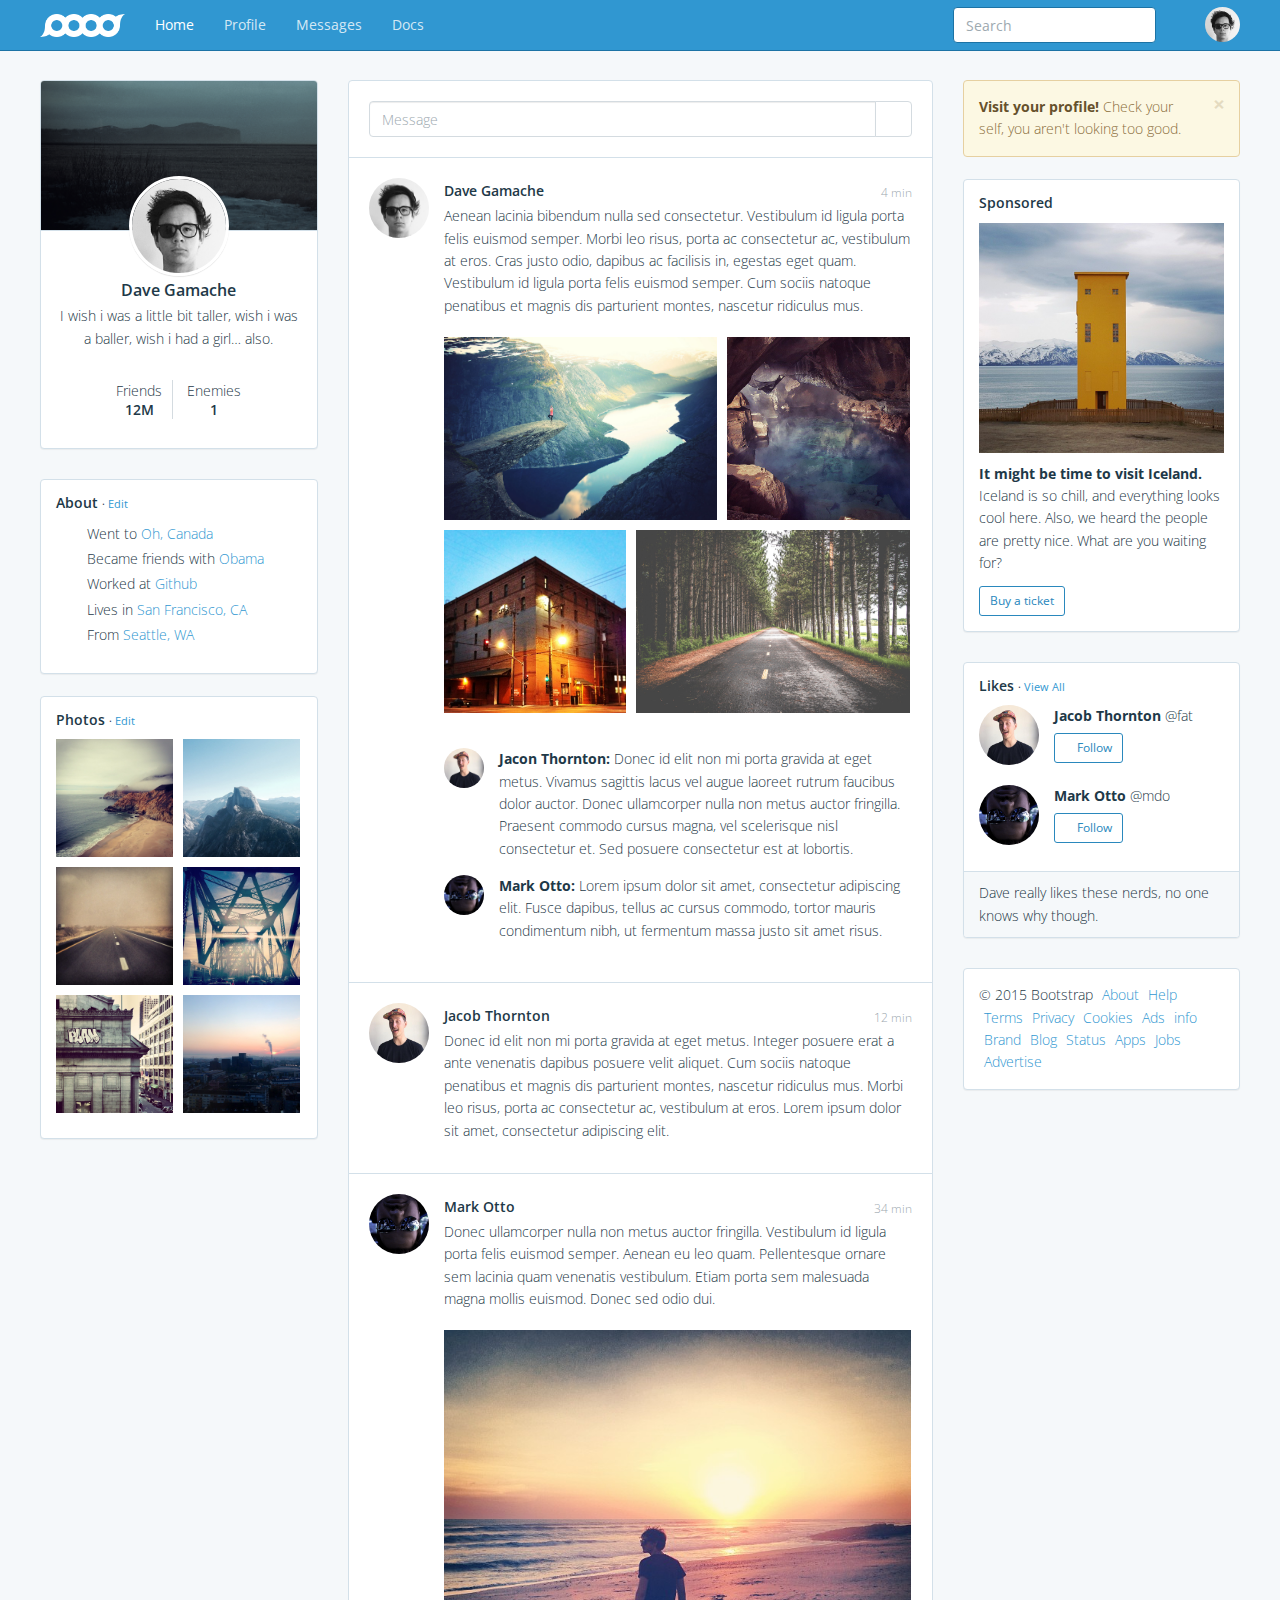
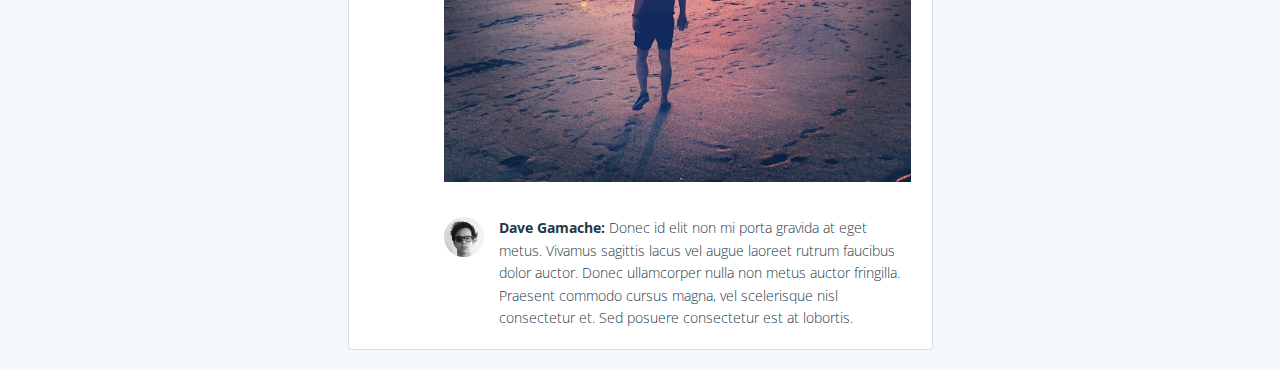
==== index.html @ dc3c908d "Initial commit" ====
<!DOCTYPE html>
<html lang="en">
<head>
	<meta charset="UTF-8">
	<meta http-equiv="X-UA-Compatible" content="IE=edge">
	<meta name="viewport" content="width=device-width, initial-scale=1">
	<meta name="description" content="">
	<meta name="keywords" content="">
	<meta name="author" content="">

	<title>

		Home &middot; Application theme &middot; Official Bootstrap Themes

	</title>

	<link href='http://fonts.googleapis.com/css?family=Open+Sans:400,300,600' rel='stylesheet' type='text/css'>
	<link href="assets/css/toolkit.css" rel="stylesheet">

	<link href="assets/css/application.css" rel="stylesheet">

	<style>
		/* note: this is a hack for ios iframe for bootstrap themes shopify page */
		/* this chunk of css is not part of the toolkit :) */
		body
		{
			width: 1px;
			min-width: 100%;
			*width: 100%;
		}
	</style>
</head>
<body class="anf">


<div class="anp" id="app-growl"></div>

<nav class="ck pd ot app-navbar">
	<div class="by">
		<div class="os">
			<button type="button" class="ov collapsed" data-toggle="collapse" data-target="#navbar-collapse-main">
				<span class="cv">Toggle navigation</span>
				<span class="ow"></span>
				<span class="ow"></span>
				<span class="ow"></span>
			</button>
			<a class="e" href="index.html">
				<img src="assets/img/brand-white.png" alt="brand">
			</a>
		</div>
		<div class="f collapse" id="navbar-collapse-main">

			<ul class="nav navbar-nav st">
				<li class="active">
					<a href="index.html">Home</a>
				</li>
				<li>
					<a href="profile/index.html">Profile</a>
				</li>
				<li>
					<a data-toggle="modal" href="#msgModal">Messages</a>
				</li>
				<li>
					<a href="docs/index.html">Docs</a>
				</li>
			</ul>

			<ul class="nav navbar-nav oh ald st">
				<li>
					<a class="g" href="notifications/index.html">
						<span class="h wr"></span>
					</a>
				</li>
				<li>
					<button class="cg fm oy ank" data-toggle="popover">
						<img class="cu" src="assets/img/avatar-dhg.png">
					</button>
				</li>
			</ul>

			<form class="ox oh i" role="search">
				<div class="et">
					<input type="text" class="form-control" data-action="grow" placeholder="Search">
				</div>
			</form>

			<ul class="nav navbar-nav su sv sw">
				<li><a href="index.html">Home</a></li>
				<li><a href="profile/index.html">Profile</a></li>
				<li><a href="notifications/index.html">Notifications</a></li>
				<li><a data-toggle="modal" href="#msgModal">Messages</a></li>
				<li><a href="docs/index.html">Docs</a></li>
				<li><a href="#" data-action="growl">Growl</a></li>
				<li><a href="login/index.html">Logout</a></li>
			</ul>

			<ul class="nav navbar-nav hidden">
				<li><a href="#" data-action="growl">Growl</a></li>
				<li><a href="login/index.html">Logout</a></li>
			</ul>
		</div>
	</div>
</nav>

<div class="cd fade" id="msgModal" tabindex="-1" role="dialog" aria-labelledby="msgModal" aria-hidden="true">
	<div class="modal-dialog">
		<div class="modal-content">
			<div class="d">
				<button type="button" class="close" data-dismiss="modal" aria-hidden="true">&times;</button>
				<button type="button" class="cg fx fp eg k js-newMsg">New message</button>
				<h4 class="modal-title">Messages</h4>
			</div>

			<div class="modal-body ame js-modalBody">
				<div class="up">
					<div class="qp cj ca js-msgGroup">
						<a href="#" class="b">
							<div class="qg">
                <span class="qk">
                <img class="cu qi" src="assets/img/avatar-fat.jpg">
                </span>

								<div class="qh">
									<strong>Jacob Thornton</strong> and <strong>1 other</strong>

									<div class="aoe">
										Aenean eu leo quam. Pellentesque ornare sem lacinia quam &hellip;
									</div>
								</div>
							</div>
						</a>
						<a href="#" class="b">
							<div class="qg">
                <span class="qk">
                  <img class="cu qi" src="assets/img/avatar-mdo.png">
                </span>

								<div class="qh">
									<strong>Mark Otto</strong> and <strong>3 others</strong>

									<div class="aoe">
										Brunch sustainable placeat vegan bicycle rights yeah…
									</div>
								</div>
							</div>
						</a>
						<a href="#" class="b">
							<div class="qg">
                <span class="qk">
                  <img class="cu qi" src="assets/img/avatar-dhg.png">
                </span>

								<div class="qh">
									<strong>Dave Gamache</strong>

									<div class="aoe">
										Brunch sustainable placeat vegan bicycle rights yeah…
									</div>
								</div>
							</div>
						</a>
						<a href="#" class="b">
							<div class="qg">
                <span class="qk">
                  <img class="cu qi" src="assets/img/avatar-fat.jpg">
                </span>

								<div class="qh">
									<strong>Jacob Thornton</strong> and <strong>1 other</strong>

									<div class="aoe">
										Aenean eu leo quam. Pellentesque ornare sem lacinia quam &hellip;
									</div>
								</div>
							</div>
						</a>
						<a href="#" class="b">
							<div class="qg">
                <span class="qk">
                  <img class="cu qi" src="assets/img/avatar-mdo.png">
                </span>

								<div class="qh">
									<strong>Mark Otto</strong> and <strong>3 others</strong>

									<div class="aoe">
										Brunch sustainable placeat vegan bicycle rights yeah…
									</div>
								</div>
							</div>
						</a>
						<a href="#" class="b">
							<div class="qg">
                <span class="qk">
                  <img class="cu qi" src="assets/img/avatar-dhg.png">
                </span>

								<div class="qh">
									<strong>Dave Gamache</strong>

									<div class="aoe">
										Brunch sustainable placeat vegan bicycle rights yeah…
									</div>
								</div>
							</div>
						</a>
						<a href="#" class="b">
							<div class="qg">
                <span class="qk">
                  <img class="cu qi" src="assets/img/avatar-fat.jpg">
                </span>

								<div class="qh">
									<strong>Jacob Thornton</strong> and <strong>1 other</strong>

									<div class="aoe">
										Aenean eu leo quam. Pellentesque ornare sem lacinia quam &hellip;
									</div>
								</div>
							</div>
						</a>
						<a href="#" class="b">
							<div class="qg">
                <span class="qk">
                  <img class="cu qi" src="assets/img/avatar-mdo.png">
                </span>

								<div class="qh">
									<strong>Mark Otto</strong> and <strong>3 others</strong>

									<div class="aoe">
										Brunch sustainable placeat vegan bicycle rights yeah…
									</div>
								</div>
							</div>
						</a>
						<a href="#" class="b">
							<div class="qg">
                <span class="qk">
                  <img class="cu qi" src="assets/img/avatar-dhg.png">
                </span>

								<div class="qh">
									<strong>Dave Gamache</strong>

									<div class="aoe">
										Brunch sustainable placeat vegan bicycle rights yeah…
									</div>
								</div>
							</div>
						</a>
					</div>

					<div class="hide ali js-conversation">
						<ul class="qp aoa">
							<li class="qg aod alt">
								<div class="qh">
									<div class="aob">
										Aenean eu leo quam. Pellentesque ornare sem lacinia quam venenatis vestibulum. Nulla vitae elit
										libero, a pharetra augue. Maecenas sed diam eget risus varius blandit sit amet non magna. Morbi leo
										risus, porta ac consectetur ac, vestibulum at eros. Sed posuere consectetur est at lobortis.
									</div>
									<div class="aoc">
										<small class="dp">
											<a href="#">Dave Gamache</a> at 4:20PM
										</small>
									</div>
								</div>
								<a class="qj" href="#">
									<img class="cu qi" src="assets/img/avatar-dhg.png">
								</a>
							</li>

							<li class="qg alt">
								<a class="qk" href="#">
									<img class="cu qi" src="assets/img/avatar-fat.jpg">
								</a>

								<div class="qh">
									<div class="aob">
										Cras justo odio, dapibus ac facilisis in, egestas eget quam. Duis mollis, est non commodo luctus,
										nisi erat porttitor ligula, eget lacinia odio sem nec elit. Praesent commodo cursus magna, vel
										scelerisque nisl consectetur et.
									</div>
									<div class="aob">
										Vestibulum id ligula porta felis euismod semper. Aenean lacinia bibendum nulla sed consectetur. Cras
										justo odio, dapibus ac facilisis in, egestas eget quam. Morbi leo risus, porta ac consectetur ac,
										vestibulum at eros. Praesent commodo cursus magna, vel scelerisque nisl consectetur et. Nullam quis
										risus eget urna mollis ornare vel eu leo. Morbi leo risus, porta ac consectetur ac, vestibulum at
										eros.
									</div>
									<div class="aob">
										Cras mattis consectetur purus sit amet fermentum. Donec sed odio dui. Integer posuere erat a ante
										venenatis dapibus posuere velit aliquet. Nulla vitae elit libero, a pharetra augue. Donec id elit
										non mi porta gravida at eget metus.
									</div>
									<div class="aoc">
										<small class="dp">
											<a href="#">Fat</a> at 4:28PM
										</small>
									</div>
								</div>
							</li>

							<li class="qg alt">
								<a class="qk" href="#">
									<img class="cu qi" src="assets/img/avatar-mdo.png">
								</a>

								<div class="qh">
									<div class="aob">
										Etiam porta sem malesuada magna mollis euismod. Donec id elit non mi porta gravida at eget metus.
										Praesent commodo cursus magna, vel scelerisque nisl consectetur et. Etiam porta sem malesuada magna
										mollis euismod. Morbi leo risus, porta ac consectetur ac, vestibulum at eros. Aenean lacinia
										bibendum nulla sed consectetur.
									</div>
									<div class="aob">
										Curabitur blandit tempus porttitor. Integer posuere erat a ante venenatis dapibus posuere velit
										aliquet. Duis mollis, est non commodo luctus, nisi erat porttitor ligula, eget lacinia odio sem nec
										elit.
									</div>
									<div class="aoc">
										<small class="dp">
											<a href="#">Mark Otto</a> at 4:20PM
										</small>
									</div>
								</div>
							</li>

							<li class="qg aod alt">
								<div class="qh">
									<div class="aob">
										Aenean eu leo quam. Pellentesque ornare sem lacinia quam venenatis vestibulum. Nulla vitae elit
										libero, a pharetra augue. Maecenas sed diam eget risus varius blandit sit amet non magna. Morbi leo
										risus, porta ac consectetur ac, vestibulum at eros. Sed posuere consectetur est at lobortis.
									</div>
									<div class="aoc">
										<small class="dp">
											<a href="#">Dave Gamache</a> at 4:20PM
										</small>
									</div>
								</div>
								<a class="qj" href="#">
									<img class="cu qi" src="assets/img/avatar-dhg.png">
								</a>
							</li>

							<li class="qg alt">
								<a class="qk" href="#">
									<img class="cu qi" src="assets/img/avatar-fat.jpg">
								</a>

								<div class="qh">
									<div class="aob">
										Cras justo odio, dapibus ac facilisis in, egestas eget quam. Duis mollis, est non commodo luctus,
										nisi erat porttitor ligula, eget lacinia odio sem nec elit. Praesent commodo cursus magna, vel
										scelerisque nisl consectetur et.
									</div>
									<div class="aob">
										Vestibulum id ligula porta felis euismod semper. Aenean lacinia bibendum nulla sed consectetur. Cras
										justo odio, dapibus ac facilisis in, egestas eget quam. Morbi leo risus, porta ac consectetur ac,
										vestibulum at eros. Praesent commodo cursus magna, vel scelerisque nisl consectetur et. Nullam quis
										risus eget urna mollis ornare vel eu leo. Morbi leo risus, porta ac consectetur ac, vestibulum at
										eros.
									</div>
									<div class="aob">
										Cras mattis consectetur purus sit amet fermentum. Donec sed odio dui. Integer posuere erat a ante
										venenatis dapibus posuere velit aliquet. Nulla vitae elit libero, a pharetra augue. Donec id elit
										non mi porta gravida at eget metus.
									</div>
									<div class="aoc">
										<small class="dp">
											<a href="#">Fat</a> at 4:28PM
										</small>
									</div>
								</div>
							</li>

							<li class="qg all">
								<a class="qk" href="#">
									<img class="cu qi" src="assets/img/avatar-mdo.png">
								</a>

								<div class="qh">
									<div class="aob">
										Etiam porta sem malesuada magna mollis euismod. Donec id elit non mi porta gravida at eget metus.
										Praesent commodo cursus magna, vel scelerisque nisl consectetur et. Etiam porta sem malesuada magna
										mollis euismod. Morbi leo risus, porta ac consectetur ac, vestibulum at eros. Aenean lacinia
										bibendum nulla sed consectetur.
									</div>
									<div class="aob">
										Curabitur blandit tempus porttitor. Integer posuere erat a ante venenatis dapibus posuere velit
										aliquet. Duis mollis, est non commodo luctus, nisi erat porttitor ligula, eget lacinia odio sem nec
										elit.
									</div>
									<div class="aoc">
										<small class="dp">
											<a href="#">Mark Otto</a> at 4:20PM
										</small>
									</div>
								</div>
							</li>
						</ul>
					</div>
				</div>
			</div>
		</div>
	</div>
</div>

<div class="cd fade" id="userModal" tabindex="-1" role="dialog" aria-labelledby="userModal" aria-hidden="true">
	<div class="modal-dialog">
		<div class="modal-content">
			<div class="d">
				<button type="button" class="close" data-dismiss="modal" aria-hidden="true">&times;</button>
				<h4 class="modal-title">Users</h4>
			</div>

			<div class="modal-body ame">
				<div class="up">
					<ul class="qp cj ca">
						<li class="b">
							<div class="qg">
								<a class="qk" href="#">
									<img class="qi cu" src="assets/img/avatar-fat.jpg">
								</a>

								<div class="qh">
									<button class="cg fm fx eg">
										<span class="c aok"></span> Follow
									</button>
									<strong>Jacob Thornton</strong>

									<p>@fat - San Francisco</p>
								</div>
							</div>
						</li>
						<li class="b">
							<div class="qg">
								<a class="qk" href="#">
									<img class="qi cu" src="assets/img/avatar-dhg.png">
								</a>

								<div class="qh">
									<button class="cg fm fx eg">
										<span class="c aok"></span> Follow
									</button>
									<strong>Dave Gamache</strong>

									<p>@dhg - Palo Alto</p>
								</div>
							</div>
						</li>
						<li class="b">
							<div class="qg">
								<a class="qk" href="#">
									<img class="qi cu" src="assets/img/avatar-mdo.png">
								</a>

								<div class="qh">
									<button class="cg fm fx eg">
										<span class="c aok"></span> Follow
									</button>
									<strong>Mark Otto</strong>

									<p>@mdo - San Francisco</p>
								</div>
							</div>
						</li>
					</ul>
				</div>
			</div>
		</div>
	</div>
</div>


<div class="by ams">
	<div class="gd">
		<div class="go">
			<div class="qw rd aof alt">
				<div class="qy" style="background-image: url(assets/img/iceland.jpg);"></div>
				<div class="qx dj">
					<a href="profile/index.html">
						<img
								class="aog"
								src="assets/img/avatar-dhg.png">
					</a>

					<h5 class="qz">
						<a class="akt" href="profile/index.html">Dave Gamache</a>
					</h5>

					<p class="alt">I wish i was a little bit taller, wish i was a baller, wish i had a girl… also.</p>

					<ul class="aoh">
						<li class="aoi">
							<a href="#userModal" class="akt" data-toggle="modal">
								Friends
								<h5 class="alh">12M</h5>
							</a>
						</li>

						<li class="aoi">
							<a href="#userModal" class="akt" data-toggle="modal">
								Enemies
								<h5 class="alh">1</h5>
							</a>
						</li>
					</ul>
				</div>
			</div>

			<div class="qw rd sn sq">
				<div class="qx">
					<h5 class="alc">About
						<small>· <a href="#">Edit</a></small>
					</h5>
					<ul class="eb tc">
						<li><span class="dp h xg alk"></span>Went to <a href="#">Oh, Canada</a>
						<li><span class="dp h ajv alk"></span>Became friends with <a href="#">Obama</a>
						<li><span class="dp h abt alk"></span>Worked at <a href="#">Github</a>
						<li><span class="dp h acj alk"></span>Lives in <a href="#">San Francisco, CA</a>
						<li><span class="dp h ads alk"></span>From <a href="#">Seattle, WA</a>
					</ul>
				</div>
			</div>

			<div class="qw rd sn sq">
				<div class="qx">
					<h5 class="alc">Photos
						<small>· <a href="#">Edit</a></small>
					</h5>
					<div data-grid="images" data-target-height="150">
						<div>
							<img data-width="640" data-height="640" data-action="zoom" src="assets/img/instagram_5.jpg">
						</div>

						<div>
							<img data-width="640" data-height="640" data-action="zoom" src="assets/img/instagram_6.jpg">
						</div>

						<div>
							<img data-width="640" data-height="640" data-action="zoom" src="assets/img/instagram_7.jpg">
						</div>

						<div>
							<img data-width="640" data-height="640" data-action="zoom" src="assets/img/instagram_8.jpg">
						</div>

						<div>
							<img data-width="640" data-height="640" data-action="zoom" src="assets/img/instagram_9.jpg">
						</div>

						<div>
							<img data-width="640" data-height="640" data-action="zoom" src="assets/img/instagram_10.jpg">
						</div>
					</div>
				</div>
			</div>
		</div>

		<div class="ha">
			<ul class="ca qp anw">

				<li class="qg b amk">
					<div class="input-group">
						<input type="text" class="form-control" placeholder="Message">

						<div class="fj">
							<button type="button" class="cg fm">
								<span class="h xh"></span>
							</button>
						</div>
					</div>
				</li>

				<li class="qg b amk">
					<a class="qk" href="#">
						<img
								class="qi cu"
								src="assets/img/avatar-dhg.png">
					</a>

					<div class="qh">
						<div class="qo">
							<small class="eg dp">4 min</small>
							<h5>Dave Gamache</h5>
						</div>

						<p>
							Aenean lacinia bibendum nulla sed consectetur. Vestibulum id ligula porta felis euismod semper. Morbi leo
							risus, porta ac consectetur ac, vestibulum at eros. Cras justo odio, dapibus ac facilisis in, egestas eget
							quam. Vestibulum id ligula porta felis euismod semper. Cum sociis natoque penatibus et magnis dis
							parturient montes, nascetur ridiculus mus.
						</p>

						<div class="anx" data-grid="images">
							<div style="display: none">
								<img data-action="zoom" data-width="1050" data-height="700" src="assets/img/unsplash_1.jpg">
							</div>

							<div style="display: none">
								<img data-action="zoom" data-width="640" data-height="640" src="assets/img/instagram_1.jpg">
							</div>

							<div style="display: none">
								<img data-action="zoom" data-width="640" data-height="640" src="assets/img/instagram_13.jpg">
							</div>

							<div style="display: none">
								<img data-action="zoom" data-width="1048" data-height="700" src="assets/img/unsplash_2.jpg">
							</div>
						</div>

						<ul class="qp all">
							<li class="qg">
								<a class="qk" href="#">
									<img
											class="qi cu"
											src="assets/img/avatar-fat.jpg">
								</a>

								<div class="qh">
									<strong>Jacon Thornton: </strong>
									Donec id elit non mi porta gravida at eget metus. Vivamus sagittis lacus vel augue laoreet rutrum
									faucibus dolor auctor. Donec ullamcorper nulla non metus auctor fringilla. Praesent commodo cursus
									magna, vel scelerisque nisl consectetur et. Sed posuere consectetur est at lobortis.
								</div>
							</li>
							<li class="qg">
								<a class="qk" href="#">
									<img
											class="qi cu"
											src="assets/img/avatar-mdo.png">
								</a>

								<div class="qh">
									<strong>Mark Otto: </strong>
									Lorem ipsum dolor sit amet, consectetur adipiscing elit. Fusce dapibus, tellus ac cursus commodo,
									tortor mauris condimentum nibh, ut fermentum massa justo sit amet risus.
								</div>
							</li>
						</ul>
					</div>
				</li>

				<li class="qg b amk">
					<a class="qk" href="#">
						<img
								class="qi cu"
								src="assets/img/avatar-fat.jpg">
					</a>

					<div class="qh">
						<div class="aob">
							<div class="qo">
								<small class="eg dp">12 min</small>
								<h5>Jacob Thornton</h5>
							</div>
							<p>
								Donec id elit non mi porta gravida at eget metus. Integer posuere erat a ante venenatis dapibus posuere
								velit aliquet. Cum sociis natoque penatibus et magnis dis parturient montes, nascetur ridiculus mus.
								Morbi leo risus, porta ac consectetur ac, vestibulum at eros. Lorem ipsum dolor sit amet, consectetur
								adipiscing elit.
							</p>
						</div>
					</div>
				</li>

				<li class="qg b amk">
					<a class="qk" href="#">
						<img
								class="qi cu"
								src="assets/img/avatar-mdo.png">
					</a>

					<div class="qh">
						<div class="qo">
							<small class="eg dp">34 min</small>
							<h5>Mark Otto</h5>
						</div>

						<p>
							Donec ullamcorper nulla non metus auctor fringilla. Vestibulum id ligula porta felis euismod semper.
							Aenean eu leo quam. Pellentesque ornare sem lacinia quam venenatis vestibulum. Etiam porta sem malesuada
							magna mollis euismod. Donec sed odio dui.
						</p>

						<div class="anx" data-grid="images">
							<img style="display: none" data-width="640" data-height="640" data-action="zoom" src="assets/img/instagram_3.jpg">
						</div>

						<ul class="qp">
							<li class="qg">
								<a class="qk" href="#">
									<img
											class="qi cu"
											src="assets/img/avatar-dhg.png">
								</a>

								<div class="qh">
									<strong>Dave Gamache: </strong>
									Donec id elit non mi porta gravida at eget metus. Vivamus sagittis lacus vel augue laoreet rutrum
									faucibus dolor auctor. Donec ullamcorper nulla non metus auctor fringilla. Praesent commodo cursus
									magna, vel scelerisque nisl consectetur et. Sed posuere consectetur est at lobortis.
								</div>
							</li>
						</ul>
					</div>
				</li>
			</ul>
		</div>
		<div class="go">
			<div class="alert pw alert-dismissible st" role="alert">
				<button type="button" class="close" data-dismiss="alert" aria-label="Close">
					<span aria-hidden="true">&times;</span></button>
				<a class="ps" href="profile/index.html">Visit your profile!</a> Check your self, you aren't looking too good.
			</div>

			<div class="qw rd alt st">
				<div class="qx">
					<h5 class="alc">Sponsored</h5>

					<div data-grid="images" data-target-height="150">
						<img class="qi" data-width="640" data-height="640" data-action="zoom" src="assets/img/instagram_2.jpg">
					</div>
					<p><strong>It might be time to visit Iceland.</strong> Iceland is so chill, and everything looks cool here.
						Also, we heard the people are pretty nice. What are you waiting for?</p>
					<button class="cg ts fx">Buy a ticket</button>
				</div>
			</div>

			<div class="qw rd alt st">
				<div class="qx">
					<h5 class="alc">Likes
						<small>· <a href="#">View All</a></small>
					</h5>
					<ul class="qp anw">
						<li class="qg all">
							<a class="qk" href="#">
								<img
										class="qi cu"
										src="assets/img/avatar-fat.jpg">
							</a>

							<div class="qh">
								<strong>Jacob Thornton</strong> @fat
								<div class="anz">
									<button class="cg ts fx">
										<span class="h vb"></span> Follow
									</button>
								</div>
							</div>
						</li>
						<li class="qg">
							<a class="qk" href="#">
								<img
										class="qi cu"
										src="assets/img/avatar-mdo.png">
							</a>

							<div class="qh">
								<strong>Mark Otto</strong> @mdo
								<div class="anz">
									<button class="cg ts fx">
										<span class="h vb"></span> Follow
									</button>
									</button>
								</div>
							</div>
						</li>
					</ul>
				</div>
				<div class="ra">
					Dave really likes these nerds, no one knows why though.
				</div>
			</div>

			<div class="qw rd aoj">
				<div class="qx">
					© 2015 Bootstrap

					<a href="#">About</a>
					<a href="#">Help</a>
					<a href="#">Terms</a>
					<a href="#">Privacy</a>
					<a href="#">Cookies</a>
					<a href="#">Ads </a>

					<a href="#">info</a>
					<a href="#">Brand</a>
					<a href="#">Blog</a>
					<a href="#">Status</a>
					<a href="#">Apps</a>
					<a href="#">Jobs</a>
					<a href="#">Advertise</a>
				</div>
			</div>
		</div>
	</div>
</div>


<script src="assets/js/jquery.min.js"></script>
<script src="assets/js/chart.js"></script>
<script src="assets/js/toolkit.js"></script>
<script src="assets/js/application.js"></script>
<script>
	// execute/clear BS loaders for docs
	$(function ()
	{
		if (window.BS && window.BS.loader && window.BS.loader.length)
		{
			while (BS.loader.length)
			{
				(BS.loader.pop())()
			}
		}
	})
</script>
</body>
</html>
---- assets/css/application.css ----
/*
 * Application level styles
 * (things that dont make sense in a toolkit :)
 * copyright @colossal 2015
 */

/* docs overrides */
.a
{
	background-color: #fff;
	border-color: #d3e0e9;
}
/* general overrides */
.b .c
{
	line-height: 1.4;
}
.d .close
{
	margin-top: 4px;
}
/* navbar */
.app-navbar
{
	font-weight: 400;
	-webkit-font-smoothing: antialiased;
}
.app-navbar .form-control
{
	box-shadow: none;
}
.app-navbar .e img
{
	width: 85px;
}
.app-navbar .f
{
	max-height: inherit;
}
.app-navbar .f:after
{
	height: 100vh;
}
.app-navbar .form-control
{
	border-color: #1C73A5;
}
.g
{
	margin-left: -12px;
	padding-bottom: 10px !important;
}
.g .h:before
{
	font-size: 20px;
}
@media (min-width: 768px)
{
	.app-navbar .f:after
	{
		height: auto;
	}
}
@media (max-width: 768px)
{
	.i
	{
		margin-top: -1px;
	}
}
/* misc */
.j
{
	max-width: 280px;
	margin-top: -60px;
}
.k
{
	margin-right: 10px;
}
.l
{
	width: 40%;
	display: inline-block;
}
.l img
{
	width: 100%;
}
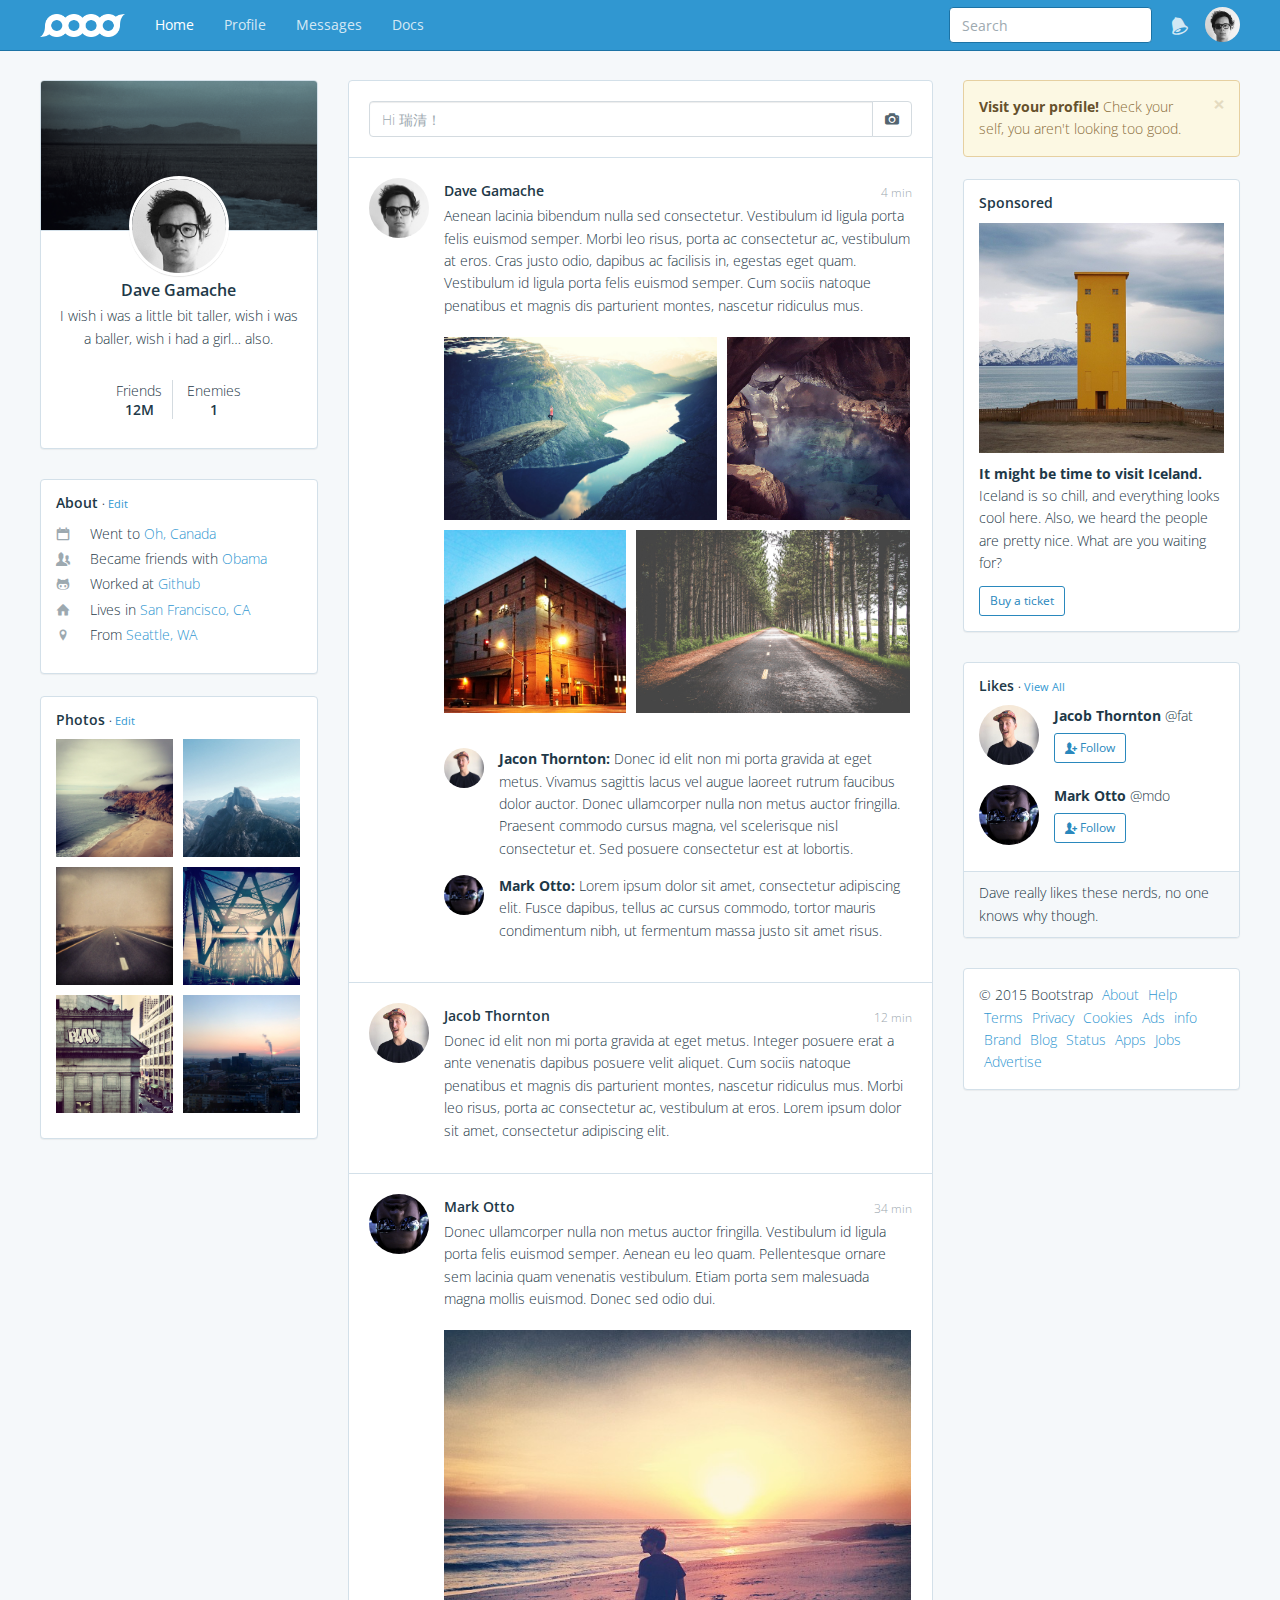
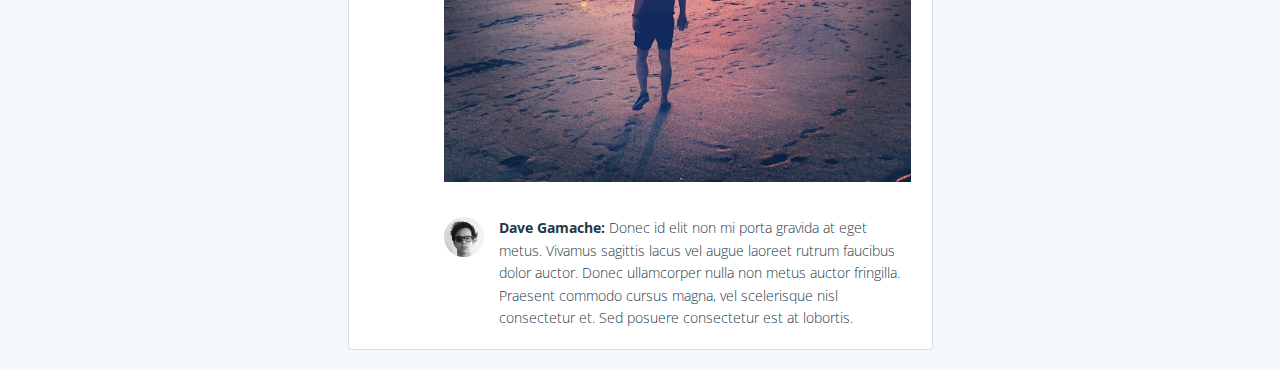
==== commit 1e0d6edb: "[Add] Add the new page: zhuping.html in profile folder;" ====
--- a/index.html
+++ b/index.html
@@ -9,10 +9,9 @@
 	<meta name="author" content="">
 
 	<title>
-
-		Home &middot; Application theme &middot; Official Bootstrap Themes
-
+		Learning Bootstrap4 themes
 	</title>
+	<!--Home &middot; Application theme &middot; Official Bootstrap Themes-->
 
 	<link href='http://fonts.googleapis.com/css?family=Open+Sans:400,300,600' rel='stylesheet' type='text/css'>
 	<link href="assets/css/toolkit.css" rel="stylesheet">
@@ -565,8 +564,8 @@
 
 				<li class="qg b amk">
 					<div class="input-group">
-						<input type="text" class="form-control" placeholder="Message">
-
+						<input type="text" class="form-control" placeholder="Hi 瑞清！">
+						<!--<input type="text" class="form-control" placeholder="Message">-->
 						<div class="fj">
 							<button type="button" class="cg fm">
 								<span class="h xh"></span>
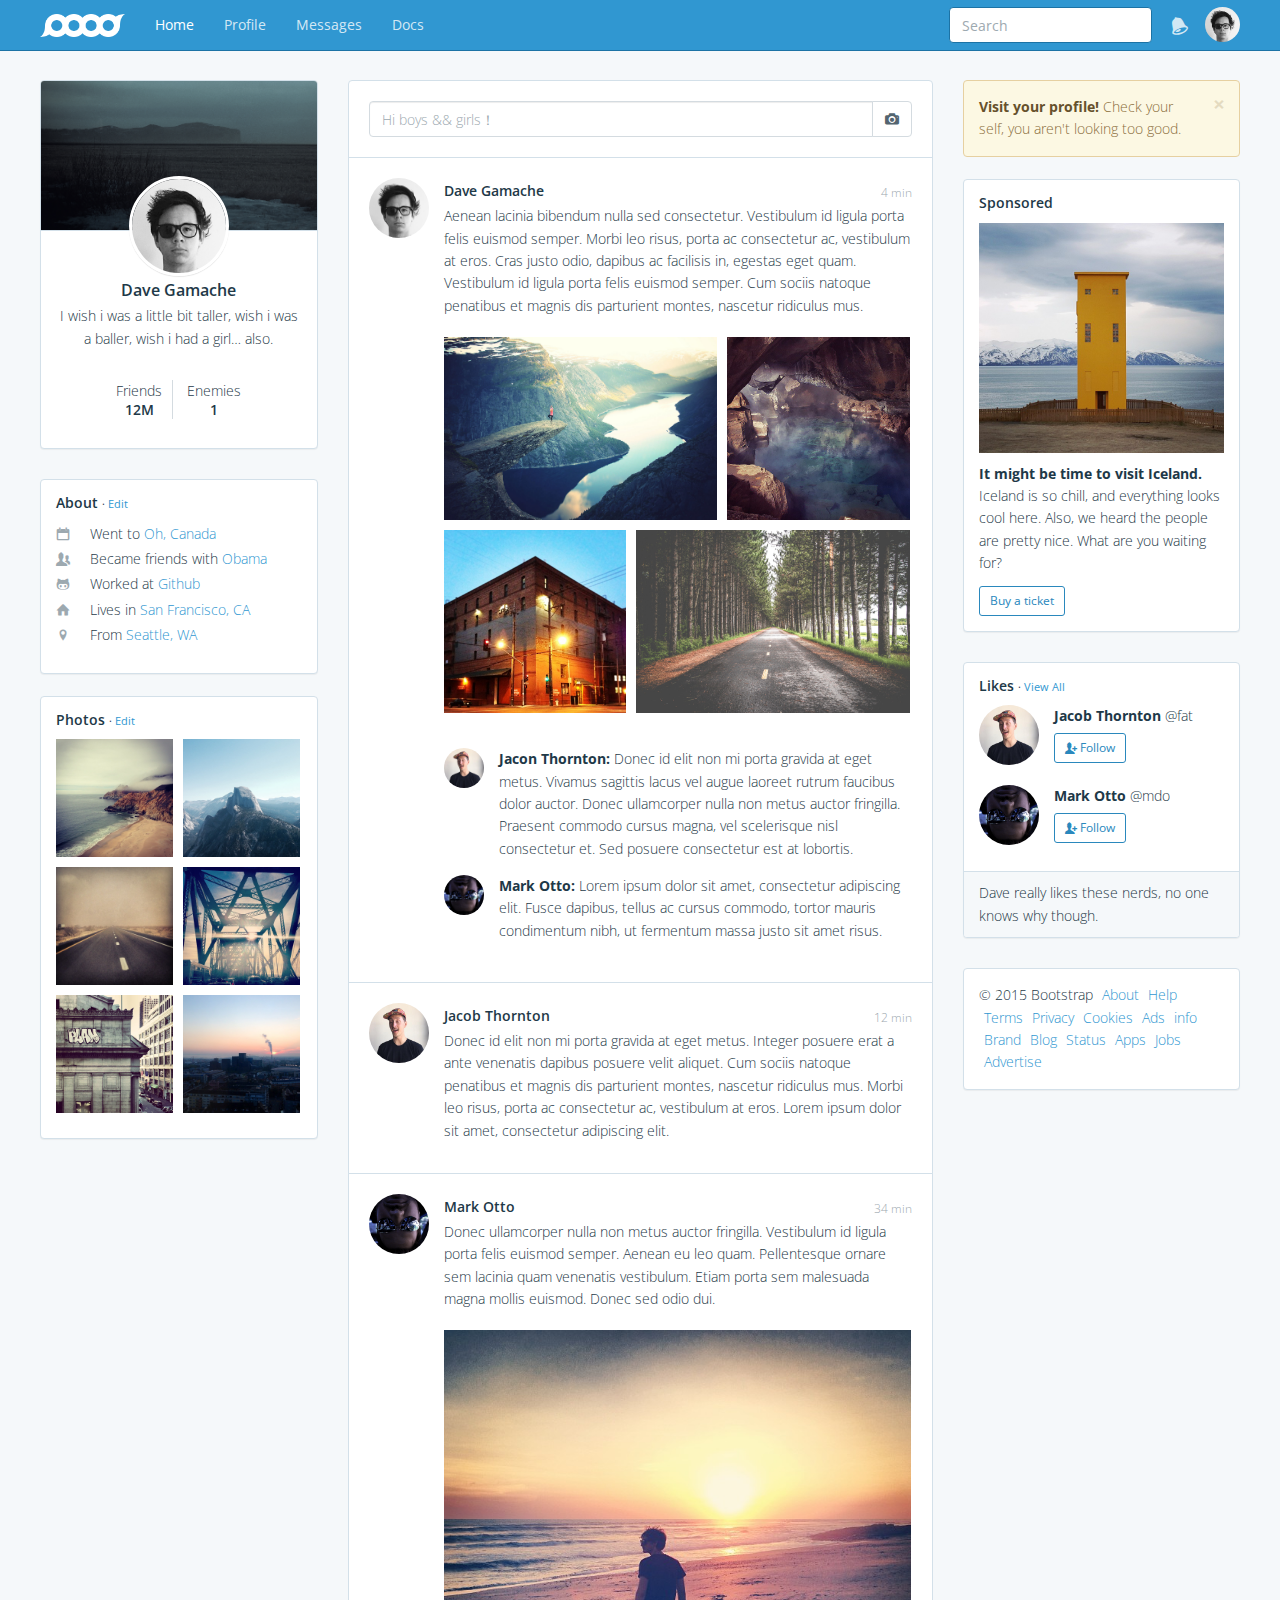
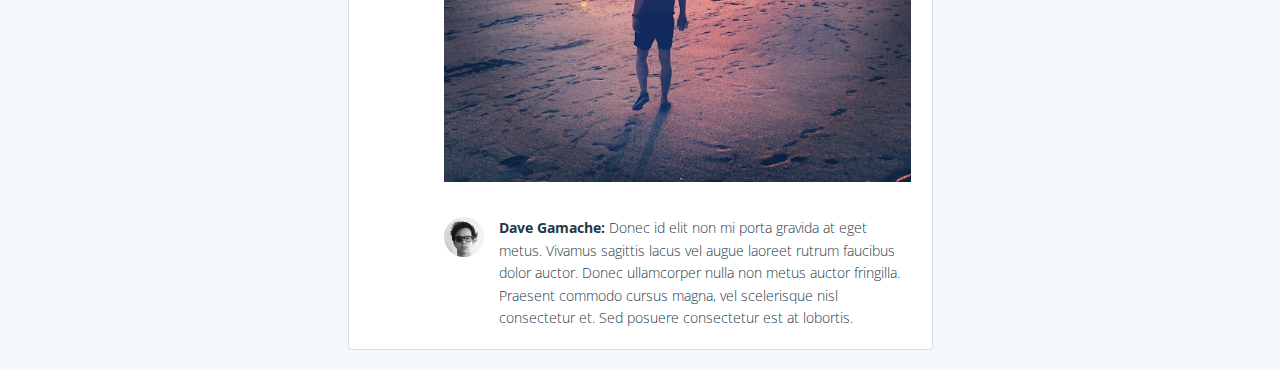
==== commit 07e52c68: "[Add] Add the new page: zhuping.html in profile folder;" ====
--- a/index.html
+++ b/index.html
@@ -564,7 +564,7 @@
 
 				<li class="qg b amk">
 					<div class="input-group">
-						<input type="text" class="form-control" placeholder="Hi 瑞清！">
+						<input type="text" class="form-control" placeholder="Hi boys && girls！">
 						<!--<input type="text" class="form-control" placeholder="Message">-->
 						<div class="fj">
 							<button type="button" class="cg fm">
